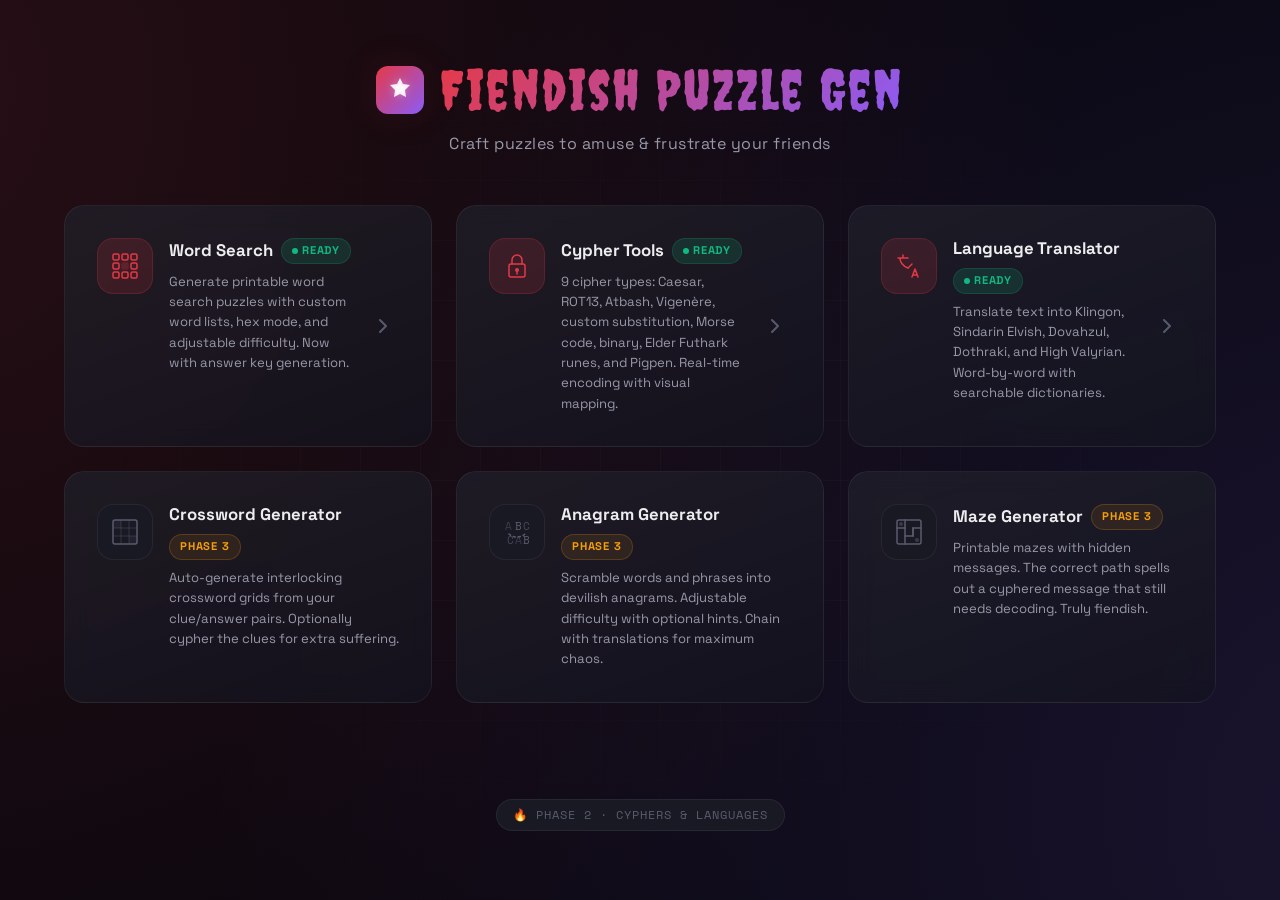
==== fiendish-puzzle-gen/index.html @ 7513d5df "Initial commit: Fiendish Puzzle Gen (Phase 2) Web-based puzzle toolkit — ciphers, fictional language" ====
<!DOCTYPE html>
<html lang="en">
<head>
    <meta charset="UTF-8">
    <meta name="viewport" content="width=device-width, initial-scale=1.0">
    <title>Fiendish Puzzle Gen — Craft Puzzles to Amuse &amp; Frustrate</title>
    <meta name="description" content="A wicked toolkit for creating puzzles designed to amuse and frustrate your friends. Word searches, cyphers, fictional languages, and more.">
    <link rel="stylesheet" href="css/main.css">
    <link rel="stylesheet" href="css/hub.css">
</head>
<body>
    <div class="bg-pattern"></div>

    <div class="app-container">
        <!-- Header -->
        <header class="site-header">
            <div class="logo-group">
                <div class="logo-icon">
                    <svg width="28" height="28" viewBox="0 0 28 28" fill="none">
                        <path d="M14 2L17 8L24 9L19 14L20 21L14 18L8 21L9 14L4 9L11 8Z" fill="white" opacity="0.9"/>
                        <path d="M14 6L16 10L20 11L17 14L18 18L14 16L10 18L11 14L8 11L12 10Z" fill="white" opacity="0.5"/>
                    </svg>
                </div>
                <h1 class="site-title">Fiendish Puzzle Gen</h1>
            </div>
            <p class="site-subtitle">Craft puzzles to amuse &amp; frustrate your friends</p>
        </header>

        <!-- Tool Grid -->
        <main class="tool-grid" id="tool-grid">

            <!-- Word Search — READY -->
            <a href="wordsearch.html" class="tool-card tool-card--ready fade-in" style="animation-delay: 0.05s" id="tool-wordsearch">
                <div class="tool-card__icon tool-card__icon--active">
                    <svg width="32" height="32" viewBox="0 0 32 32" fill="none">
                        <rect x="4" y="4" width="6" height="6" rx="1.5" stroke="currentColor" stroke-width="1.5"/>
                        <rect x="13" y="4" width="6" height="6" rx="1.5" stroke="currentColor" stroke-width="1.5"/>
                        <rect x="22" y="4" width="6" height="6" rx="1.5" stroke="currentColor" stroke-width="1.5"/>
                        <rect x="4" y="13" width="6" height="6" rx="1.5" stroke="currentColor" stroke-width="1.5"/>
                        <rect x="13" y="13" width="6" height="6" rx="1.5" fill="currentColor" opacity="0.2" stroke="currentColor" stroke-width="1.5"/>
                        <rect x="22" y="13" width="6" height="6" rx="1.5" stroke="currentColor" stroke-width="1.5"/>
                        <rect x="4" y="22" width="6" height="6" rx="1.5" stroke="currentColor" stroke-width="1.5"/>
                        <rect x="13" y="22" width="6" height="6" rx="1.5" stroke="currentColor" stroke-width="1.5"/>
                        <rect x="22" y="22" width="6" height="6" rx="1.5" stroke="currentColor" stroke-width="1.5"/>
                    </svg>
                </div>
                <div class="tool-card__body">
                    <div class="tool-card__header">
                        <h2 class="tool-card__title">Word Search</h2>
                        <span class="badge badge-ready"><span class="badge-dot"></span> Ready</span>
                    </div>
                    <p class="tool-card__desc">Generate printable word search puzzles with custom word lists, hex mode, and adjustable difficulty. Now with answer key generation.</p>
                </div>
                <div class="tool-card__arrow">
                    <svg width="20" height="20" viewBox="0 0 20 20" fill="none">
                        <path d="M7 4l6 6-6 6" stroke="currentColor" stroke-width="2" stroke-linecap="round" stroke-linejoin="round"/>
                    </svg>
                </div>
            </a>

            <!-- Cypher Tools — READY -->
            <a href="cyphers.html" class="tool-card tool-card--ready fade-in" style="animation-delay: 0.1s" id="tool-cyphers">
                <div class="tool-card__icon tool-card__icon--active">
                    <svg width="32" height="32" viewBox="0 0 32 32" fill="none">
                        <rect x="8" y="14" width="16" height="13" rx="2" stroke="currentColor" stroke-width="1.5"/>
                        <path d="M11 14V10a5 5 0 0110 0v4" stroke="currentColor" stroke-width="1.5" stroke-linecap="round"/>
                        <circle cx="16" cy="20" r="2" fill="currentColor"/>
                        <path d="M16 22v2" stroke="currentColor" stroke-width="1.5" stroke-linecap="round"/>
                    </svg>
                </div>
                <div class="tool-card__body">
                    <div class="tool-card__header">
                        <h2 class="tool-card__title">Cypher Tools</h2>
                        <span class="badge badge-ready"><span class="badge-dot"></span> Ready</span>
                    </div>
                    <p class="tool-card__desc">9 cipher types: Caesar, ROT13, Atbash, Vigenère, custom substitution, Morse code, binary, Elder Futhark runes, and Pigpen. Real-time encoding with visual mapping.</p>
                </div>
                <div class="tool-card__arrow">
                    <svg width="20" height="20" viewBox="0 0 20 20" fill="none">
                        <path d="M7 4l6 6-6 6" stroke="currentColor" stroke-width="2" stroke-linecap="round" stroke-linejoin="round"/>
                    </svg>
                </div>
            </a>

            <!-- Language Translator — READY -->
            <a href="translator.html" class="tool-card tool-card--ready fade-in" style="animation-delay: 0.15s" id="tool-languages">
                <div class="tool-card__icon tool-card__icon--active">
                    <svg width="32" height="32" viewBox="0 0 32 32" fill="none">
                        <path d="M5 8h10M10 5v3M7 8c0 4 3 8 8 10" stroke="currentColor" stroke-width="1.5" stroke-linecap="round" stroke-linejoin="round"/>
                        <path d="M19 27l3-8 3 8M19.8 25h4.4" stroke="currentColor" stroke-width="1.5" stroke-linecap="round" stroke-linejoin="round"/>
                        <path d="M15 18l4-4" stroke="currentColor" stroke-width="1.5" stroke-linecap="round"/>
                    </svg>
                </div>
                <div class="tool-card__body">
                    <div class="tool-card__header">
                        <h2 class="tool-card__title">Language Translator</h2>
                        <span class="badge badge-ready"><span class="badge-dot"></span> Ready</span>
                    </div>
                    <p class="tool-card__desc">Translate text into Klingon, Sindarin Elvish, Dovahzul, Dothraki, and High Valyrian. Word-by-word with searchable dictionaries.</p>
                </div>
                <div class="tool-card__arrow">
                    <svg width="20" height="20" viewBox="0 0 20 20" fill="none">
                        <path d="M7 4l6 6-6 6" stroke="currentColor" stroke-width="2" stroke-linecap="round" stroke-linejoin="round"/>
                    </svg>
                </div>
            </a>

            <!-- Crossword Generator — COMING SOON -->
            <div class="tool-card tool-card--coming fade-in" style="animation-delay: 0.2s" id="tool-crossword">
                <div class="tool-card__icon">
                    <svg width="32" height="32" viewBox="0 0 32 32" fill="none">
                        <rect x="4" y="4" width="24" height="24" rx="2" stroke="currentColor" stroke-width="1.5"/>
                        <line x1="4" y1="12" x2="28" y2="12" stroke="currentColor" stroke-width="1" opacity="0.4"/>
                        <line x1="4" y1="20" x2="28" y2="20" stroke="currentColor" stroke-width="1" opacity="0.4"/>
                        <line x1="12" y1="4" x2="12" y2="28" stroke="currentColor" stroke-width="1" opacity="0.4"/>
                        <line x1="20" y1="4" x2="20" y2="28" stroke="currentColor" stroke-width="1" opacity="0.4"/>
                        <rect x="4" y="4" width="8" height="8" fill="currentColor" opacity="0.15"/>
                        <rect x="20" y="20" width="8" height="8" fill="currentColor" opacity="0.15"/>
                    </svg>
                </div>
                <div class="tool-card__body">
                    <div class="tool-card__header">
                        <h2 class="tool-card__title">Crossword Generator</h2>
                        <span class="badge badge-coming">Phase 3</span>
                    </div>
                    <p class="tool-card__desc">Auto-generate interlocking crossword grids from your clue/answer pairs. Optionally cypher the clues for extra suffering.</p>
                </div>
            </div>

            <!-- Anagram Generator — COMING SOON -->
            <div class="tool-card tool-card--coming fade-in" style="animation-delay: 0.25s" id="tool-anagram">
                <div class="tool-card__icon">
                    <svg width="32" height="32" viewBox="0 0 32 32" fill="none">
                        <text x="4" y="14" font-family="Space Mono, monospace" font-size="11" fill="currentColor" opacity="0.5">A</text>
                        <text x="14" y="14" font-family="Space Mono, monospace" font-size="11" fill="currentColor">B</text>
                        <text x="22" y="14" font-family="Space Mono, monospace" font-size="11" fill="currentColor" opacity="0.7">C</text>
                        <path d="M8 18c4 4 12 4 16 0" stroke="currentColor" stroke-width="1.5" stroke-linecap="round" stroke-dasharray="2 3"/>
                        <text x="6" y="28" font-family="Space Mono, monospace" font-size="11" fill="currentColor" opacity="0.7">C</text>
                        <text x="14" y="28" font-family="Space Mono, monospace" font-size="11" fill="currentColor" opacity="0.5">A</text>
                        <text x="22" y="28" font-family="Space Mono, monospace" font-size="11" fill="currentColor">B</text>
                    </svg>
                </div>
                <div class="tool-card__body">
                    <div class="tool-card__header">
                        <h2 class="tool-card__title">Anagram Generator</h2>
                        <span class="badge badge-coming">Phase 3</span>
                    </div>
                    <p class="tool-card__desc">Scramble words and phrases into devilish anagrams. Adjustable difficulty with optional hints. Chain with translations for maximum chaos.</p>
                </div>
            </div>

            <!-- Maze Generator — COMING SOON -->
            <div class="tool-card tool-card--coming fade-in" style="animation-delay: 0.3s" id="tool-maze">
                <div class="tool-card__icon">
                    <svg width="32" height="32" viewBox="0 0 32 32" fill="none">
                        <rect x="4" y="4" width="24" height="24" rx="2" stroke="currentColor" stroke-width="1.5"/>
                        <path d="M4 12h8v8h8v-8h8" stroke="currentColor" stroke-width="1.5" stroke-linecap="round"/>
                        <path d="M12 4v8M20 12v8M12 20v8" stroke="currentColor" stroke-width="1.5" stroke-linecap="round"/>
                        <circle cx="8" cy="8" r="2" fill="currentColor" opacity="0.5"/>
                        <circle cx="24" cy="24" r="2" fill="currentColor" opacity="0.5"/>
                    </svg>
                </div>
                <div class="tool-card__body">
                    <div class="tool-card__header">
                        <h2 class="tool-card__title">Maze Generator</h2>
                        <span class="badge badge-coming">Phase 3</span>
                    </div>
                    <p class="tool-card__desc">Printable mazes with hidden messages. The correct path spells out a cyphered message that still needs decoding. Truly fiendish.</p>
                </div>
            </div>

        </main>

        <!-- Footer -->
        <footer class="site-footer no-print">
            <span class="phase-label">🔥 Phase 2 · Cyphers &amp; Languages</span>
        </footer>
    </div>
</body>
</html>
---- fiendish-puzzle-gen/css/main.css ----
/* =============================================
   Fiendish Puzzle Gen — Shared Design System
   ============================================= */

/* ---- Google Fonts Import ---- */
@import url('https://fonts.googleapis.com/css2?family=Space+Grotesk:wght@400;500;600;700&family=Space+Mono:wght@400;700&family=Creepster&display=swap');

/* ---- Design Tokens ---- */
:root {
    /* Backgrounds */
    --bg-deep: #07070d;
    --bg-base: #0b0b14;
    --bg-surface: #111119;
    --bg-elevated: #191924;
    --bg-card: rgba(20, 20, 32, 0.7);
    --bg-card-hover: rgba(28, 28, 44, 0.85);

    /* Accent Palette */
    --accent-primary: #e63946;
    --accent-primary-dim: rgba(230, 57, 70, 0.15);
    --accent-primary-glow: rgba(230, 57, 70, 0.3);
    --accent-secondary: #8b5cf6;
    --accent-secondary-dim: rgba(139, 92, 246, 0.15);
    --accent-tertiary: #f59e0b;
    --accent-success: #10b981;
    --accent-success-dim: rgba(16, 185, 129, 0.15);

    /* Gradients */
    --gradient-fiendish: linear-gradient(135deg, #e63946, #8b5cf6);
    --gradient-fire: linear-gradient(135deg, #e63946, #f59e0b);
    --gradient-card: linear-gradient(160deg, rgba(255,255,255,0.04) 0%, rgba(255,255,255,0) 100%);

    /* Text */
    --text-primary: #ededf0;
    --text-secondary: #9898a8;
    --text-muted: #5a5a6e;
    --text-accent: #e63946;

    /* Borders */
    --border-subtle: rgba(255, 255, 255, 0.06);
    --border-default: rgba(255, 255, 255, 0.08);
    --border-hover: rgba(255, 255, 255, 0.14);
    --border-accent: rgba(230, 57, 70, 0.3);

    /* Radius */
    --radius-sm: 8px;
    --radius-md: 12px;
    --radius-lg: 16px;
    --radius-xl: 20px;
    --radius-2xl: 24px;

    /* Shadows */
    --shadow-sm: 0 2px 8px rgba(0, 0, 0, 0.3);
    --shadow-md: 0 8px 24px rgba(0, 0, 0, 0.4);
    --shadow-lg: 0 16px 48px rgba(0, 0, 0, 0.5);
    --shadow-glow: 0 0 40px rgba(230, 57, 70, 0.1);

    /* Typography */
    --font-sans: 'Space Grotesk', system-ui, -apple-system, sans-serif;
    --font-mono: 'Space Mono', 'Fira Code', monospace;
    --font-display: 'Creepster', cursive;

    /* Spacing */
    --space-xs: 4px;
    --space-sm: 8px;
    --space-md: 16px;
    --space-lg: 24px;
    --space-xl: 32px;
    --space-2xl: 48px;
    --space-3xl: 64px;

    /* Transitions */
    --ease-out: cubic-bezier(0.22, 1, 0.36, 1);
    --ease-spring: cubic-bezier(0.34, 1.56, 0.64, 1);
    --duration-fast: 150ms;
    --duration-normal: 250ms;
    --duration-slow: 400ms;
}

/* ---- Reset & Base ---- */
*, *::before, *::after {
    box-sizing: border-box;
    margin: 0;
    padding: 0;
}

html {
    font-size: 16px;
    -webkit-font-smoothing: antialiased;
    -moz-osx-font-smoothing: grayscale;
    scroll-behavior: smooth;
}

body {
    font-family: var(--font-sans);
    background: var(--bg-deep);
    color: var(--text-primary);
    line-height: 1.6;
    min-height: 100vh;
    overflow-x: hidden;
}

/* ---- Animated Background ---- */
.bg-pattern {
    position: fixed;
    inset: 0;
    z-index: 0;
    pointer-events: none;
    overflow: hidden;
}

.bg-pattern::before {
    content: '';
    position: absolute;
    inset: -50%;
    background-image:
        radial-gradient(circle at 20% 30%, var(--accent-primary-dim) 0%, transparent 50%),
        radial-gradient(circle at 80% 70%, var(--accent-secondary-dim) 0%, transparent 50%);
    animation: bgShift 20s ease-in-out infinite alternate;
}

.bg-pattern::after {
    content: '';
    position: absolute;
    inset: 0;
    background-image: 
        linear-gradient(rgba(255,255,255,0.02) 1px, transparent 1px),
        linear-gradient(90deg, rgba(255,255,255,0.02) 1px, transparent 1px);
    background-size: 60px 60px;
    mask-image: radial-gradient(ellipse at center, black 30%, transparent 70%);
    -webkit-mask-image: radial-gradient(ellipse at center, black 30%, transparent 70%);
}

@keyframes bgShift {
    0% { transform: translate(0, 0) scale(1); }
    100% { transform: translate(-5%, 5%) scale(1.1); }
}

/* ---- Layout ---- */
.app-container {
    position: relative;
    z-index: 1;
    max-width: 1200px;
    margin: 0 auto;
    padding: var(--space-lg);
    min-height: 100vh;
}

/* ---- Shared Header ---- */
.site-header {
    padding: var(--space-xl) 0 var(--space-2xl);
    text-align: center;
}

.logo-group {
    display: flex;
    align-items: center;
    justify-content: center;
    gap: var(--space-md);
    margin-bottom: var(--space-sm);
}

.logo-icon {
    width: 48px;
    height: 48px;
    display: flex;
    align-items: center;
    justify-content: center;
    background: var(--gradient-fiendish);
    border-radius: var(--radius-md);
    box-shadow: var(--shadow-glow);
    animation: logoPulse 3s ease-in-out infinite;
    flex-shrink: 0;
}

.logo-icon svg {
    filter: drop-shadow(0 0 4px rgba(255,255,255,0.3));
}

@keyframes logoPulse {
    0%, 100% { box-shadow: 0 0 20px rgba(230, 57, 70, 0.2); }
    50% { box-shadow: 0 0 40px rgba(230, 57, 70, 0.4), 0 0 60px rgba(139, 92, 246, 0.2); }
}

.site-title {
    font-family: var(--font-display);
    font-size: clamp(2rem, 6vw, 3.5rem);
    font-weight: 400;
    letter-spacing: 2px;
    background: var(--gradient-fiendish);
    -webkit-background-clip: text;
    -webkit-text-fill-color: transparent;
    background-clip: text;
    line-height: 1.2;
}

.site-subtitle {
    color: var(--text-secondary);
    font-size: 1rem;
    font-weight: 400;
    margin-top: var(--space-xs);
    letter-spacing: 0.5px;
}

/* ---- Navigation / Back Link ---- */
.nav-back {
    display: inline-flex;
    align-items: center;
    gap: var(--space-sm);
    padding: var(--space-sm) var(--space-md);
    color: var(--text-secondary);
    text-decoration: none;
    font-size: 0.875rem;
    font-weight: 500;
    border-radius: var(--radius-sm);
    transition: all var(--duration-normal) var(--ease-out);
    margin-bottom: var(--space-lg);
}

.nav-back:hover {
    color: var(--text-primary);
    background: rgba(255, 255, 255, 0.05);
}

.nav-back svg {
    transition: transform var(--duration-normal) var(--ease-out);
}

.nav-back:hover svg {
    transform: translateX(-3px);
}

/* ---- Card System ---- */
.card {
    background: var(--bg-card);
    border: 1px solid var(--border-subtle);
    border-radius: var(--radius-xl);
    padding: var(--space-xl);
    backdrop-filter: blur(12px);
    -webkit-backdrop-filter: blur(12px);
    background-image: var(--gradient-card);
    transition: all var(--duration-normal) var(--ease-out);
}

.card:hover {
    background: var(--bg-card-hover);
    border-color: var(--border-hover);
    box-shadow: var(--shadow-md);
}

/* ---- Button System ---- */
.btn {
    display: inline-flex;
    align-items: center;
    justify-content: center;
    gap: var(--space-sm);
    padding: 10px 20px;
    font-family: var(--font-sans);
    font-size: 0.875rem;
    font-weight: 600;
    line-height: 1;
    border: none;
    border-radius: var(--radius-md);
    cursor: pointer;
    transition: all var(--duration-normal) var(--ease-out);
    text-decoration: none;
    white-space: nowrap;
    user-select: none;
}

.btn:disabled {
    opacity: 0.4;
    cursor: not-allowed;
}

.btn-primary {
    background: var(--gradient-fiendish);
    color: #fff;
    box-shadow: 0 4px 16px rgba(230, 57, 70, 0.25);
}

.btn-primary:hover:not(:disabled) {
    box-shadow: 0 6px 24px rgba(230, 57, 70, 0.4);
    transform: translateY(-1px);
}

.btn-primary:active:not(:disabled) {
    transform: translateY(0);
}

.btn-secondary {
    background: var(--bg-elevated);
    color: var(--text-primary);
    border: 1px solid var(--border-default);
}

.btn-secondary:hover:not(:disabled) {
    border-color: var(--border-hover);
    background: var(--bg-card-hover);
}

.btn-ghost {
    background: transparent;
    color: var(--text-secondary);
    padding: 10px 16px;
}

.btn-ghost:hover:not(:disabled) {
    color: var(--text-primary);
    background: rgba(255, 255, 255, 0.05);
}

/* ---- Form Elements ---- */
.form-input,
.form-select {
    width: 100%;
    padding: 10px 14px;
    font-family: var(--font-sans);
    font-size: 0.9rem;
    color: var(--text-primary);
    background: var(--bg-surface);
    border: 1px solid var(--border-default);
    border-radius: var(--radius-md);
    outline: none;
    transition: all var(--duration-normal) var(--ease-out);
}

.form-input:focus,
.form-select:focus {
    border-color: var(--accent-primary);
    box-shadow: 0 0 0 3px var(--accent-primary-dim);
}

.form-input::placeholder {
    color: var(--text-muted);
}

.form-select {
    appearance: none;
    background-image: url("data:image/svg+xml,%3Csvg width='12' height='8' viewBox='0 0 12 8' fill='none' xmlns='http://www.w3.org/2000/svg'%3E%3Cpath d='M1 1.5L6 6.5L11 1.5' stroke='%235a5a6e' stroke-width='2' stroke-linecap='round' stroke-linejoin='round'/%3E%3C/svg%3E");
    background-repeat: no-repeat;
    background-position: right 12px center;
    padding-right: 36px;
    cursor: pointer;
}

.form-label {
    display: block;
    font-size: 0.8rem;
    font-weight: 600;
    color: var(--text-secondary);
    text-transform: uppercase;
    letter-spacing: 0.8px;
    margin-bottom: var(--space-sm);
}

/* ---- Toggle Switch ---- */
.toggle-switch {
    display: flex;
    align-items: center;
    gap: var(--space-md);
    cursor: pointer;
    user-select: none;
}

.toggle-switch input {
    display: none;
}

.toggle-track {
    position: relative;
    width: 44px;
    height: 24px;
    background: var(--bg-surface);
    border: 1px solid var(--border-default);
    border-radius: 12px;
    transition: all var(--duration-normal) var(--ease-out);
    flex-shrink: 0;
}

.toggle-thumb {
    position: absolute;
    top: 2px;
    left: 2px;
    width: 18px;
    height: 18px;
    background: var(--text-muted);
    border-radius: 50%;
    transition: all var(--duration-normal) var(--ease-spring);
}

.toggle-switch input:checked + .toggle-track {
    background: var(--accent-primary-dim);
    border-color: var(--accent-primary);
}

.toggle-switch input:checked + .toggle-track .toggle-thumb {
    left: 22px;
    background: var(--accent-primary);
}

.toggle-label {
    display: flex;
    flex-direction: column;
    gap: 2px;
}

.toggle-title {
    font-size: 0.9rem;
    font-weight: 600;
    color: var(--text-primary);
}

.toggle-desc {
    font-size: 0.78rem;
    color: var(--text-muted);
}

.toggle-desc code {
    font-family: var(--font-mono);
    font-size: 0.72rem;
    color: var(--accent-primary);
    background: var(--accent-primary-dim);
    padding: 1px 5px;
    border-radius: 4px;
}

/* ---- Status Badges ---- */
.badge {
    display: inline-flex;
    align-items: center;
    gap: 4px;
    padding: 3px 10px;
    font-size: 0.7rem;
    font-weight: 700;
    text-transform: uppercase;
    letter-spacing: 0.8px;
    border-radius: 20px;
}

.badge-ready {
    background: var(--accent-success-dim);
    color: var(--accent-success);
    border: 1px solid rgba(16, 185, 129, 0.2);
}

.badge-coming {
    background: rgba(245, 158, 11, 0.1);
    color: var(--accent-tertiary);
    border: 1px solid rgba(245, 158, 11, 0.2);
}

.badge-dot {
    width: 6px;
    height: 6px;
    border-radius: 50%;
    background: currentColor;
}

.badge-ready .badge-dot {
    animation: dotPulse 2s ease-in-out infinite;
}

@keyframes dotPulse {
    0%, 100% { opacity: 1; }
    50% { opacity: 0.4; }
}

/* ---- Shared Footer ---- */
.site-footer {
    text-align: center;
    padding: var(--space-3xl) 0 var(--space-xl);
    color: var(--text-muted);
    font-size: 0.8rem;
}

.site-footer .phase-label {
    display: inline-flex;
    align-items: center;
    gap: var(--space-sm);
    padding: 6px 16px;
    background: var(--bg-elevated);
    border: 1px solid var(--border-subtle);
    border-radius: 20px;
    font-family: var(--font-mono);
    font-size: 0.72rem;
    letter-spacing: 1px;
    text-transform: uppercase;
}

/* ---- Utility: Shake Animation ---- */
.shake {
    animation: shake 0.4s var(--ease-out);
}

@keyframes shake {
    0%, 100% { transform: translateX(0); }
    20% { transform: translateX(-6px); }
    40% { transform: translateX(6px); }
    60% { transform: translateX(-4px); }
    80% { transform: translateX(4px); }
}

/* ---- Utility: Fade In ---- */
.fade-in {
    animation: fadeIn 0.5s var(--ease-out) both;
}

@keyframes fadeIn {
    from { opacity: 0; transform: translateY(12px); }
    to { opacity: 1; transform: translateY(0); }
}

/* ---- Responsive ---- */
@media (max-width: 768px) {
    .app-container {
        padding: var(--space-md);
    }

    .site-title {
        font-size: clamp(1.8rem, 8vw, 2.5rem);
    }
}

/* ---- Print Base ---- */
@media print {
    .no-print {
        display: none !important;
    }

    .print-only {
        display: block !important;
    }

    body {
        background: #fff;
        color: #000;
    }

    .bg-pattern {
        display: none;
    }
}

.print-only {
    display: none;
}
---- fiendish-puzzle-gen/css/hub.css ----
/* =============================================
   Fiendish Puzzle Gen — Hub Page Styles
   ============================================= */

/* ---- Tool Grid ---- */
.tool-grid {
    display: grid;
    grid-template-columns: repeat(auto-fill, minmax(340px, 1fr));
    gap: var(--space-lg);
    padding-bottom: var(--space-xl);
}

/* ---- Tool Card ---- */
.tool-card {
    display: flex;
    align-items: flex-start;
    gap: var(--space-md);
    padding: var(--space-xl);
    background: var(--bg-card);
    border: 1px solid var(--border-subtle);
    border-radius: var(--radius-xl);
    backdrop-filter: blur(12px);
    -webkit-backdrop-filter: blur(12px);
    background-image: var(--gradient-card);
    transition: all var(--duration-slow) var(--ease-out);
    text-decoration: none;
    color: inherit;
    position: relative;
    overflow: hidden;
}

.tool-card::before {
    content: '';
    position: absolute;
    inset: 0;
    border-radius: inherit;
    opacity: 0;
    transition: opacity var(--duration-slow) var(--ease-out);
    pointer-events: none;
}

/* Ready cards — interactive */
.tool-card--ready {
    cursor: pointer;
}

.tool-card--ready::before {
    background: radial-gradient(circle at 30% 30%, var(--accent-primary-dim) 0%, transparent 60%);
}

.tool-card--ready:hover {
    border-color: var(--accent-primary);
    box-shadow: 0 8px 32px rgba(230, 57, 70, 0.15), var(--shadow-glow);
    transform: translateY(-4px);
}

.tool-card--ready:hover::before {
    opacity: 1;
}

.tool-card--ready:active {
    transform: translateY(-2px);
}

/* Coming soon cards — muted */
.tool-card--coming {
    opacity: 0.55;
    cursor: default;
}

.tool-card--coming:hover {
    opacity: 0.7;
    border-color: var(--border-hover);
}

/* ---- Tool Card: Icon ---- */
.tool-card__icon {
    width: 56px;
    height: 56px;
    display: flex;
    align-items: center;
    justify-content: center;
    border-radius: var(--radius-lg);
    background: var(--bg-elevated);
    border: 1px solid var(--border-subtle);
    color: var(--text-muted);
    flex-shrink: 0;
    transition: all var(--duration-slow) var(--ease-out);
}

.tool-card__icon--active {
    background: var(--accent-primary-dim);
    border-color: rgba(230, 57, 70, 0.2);
    color: var(--accent-primary);
}

.tool-card--ready:hover .tool-card__icon--active {
    background: rgba(230, 57, 70, 0.2);
    box-shadow: 0 0 20px rgba(230, 57, 70, 0.15);
}

/* ---- Tool Card: Body ---- */
.tool-card__body {
    flex: 1;
    min-width: 0;
}

.tool-card__header {
    display: flex;
    align-items: center;
    gap: var(--space-sm);
    margin-bottom: var(--space-sm);
    flex-wrap: wrap;
}

.tool-card__title {
    font-size: 1.05rem;
    font-weight: 700;
    color: var(--text-primary);
    line-height: 1.3;
}

.tool-card__desc {
    font-size: 0.82rem;
    color: var(--text-secondary);
    line-height: 1.55;
}

/* ---- Tool Card: Arrow (ready cards) ---- */
.tool-card__arrow {
    display: flex;
    align-items: center;
    justify-content: center;
    width: 32px;
    height: 32px;
    color: var(--text-muted);
    flex-shrink: 0;
    align-self: center;
    transition: all var(--duration-normal) var(--ease-out);
}

.tool-card--ready:hover .tool-card__arrow {
    color: var(--accent-primary);
    transform: translateX(4px);
}

/* ---- Responsive ---- */
@media (max-width: 768px) {
    .tool-grid {
        grid-template-columns: 1fr;
    }

    .tool-card {
        padding: var(--space-lg);
    }
}

@media (max-width: 480px) {
    .tool-card__arrow {
        display: none;
    }

    .tool-card__icon {
        width: 44px;
        height: 44px;
    }

    .tool-card__icon svg {
        width: 24px;
        height: 24px;
    }
}
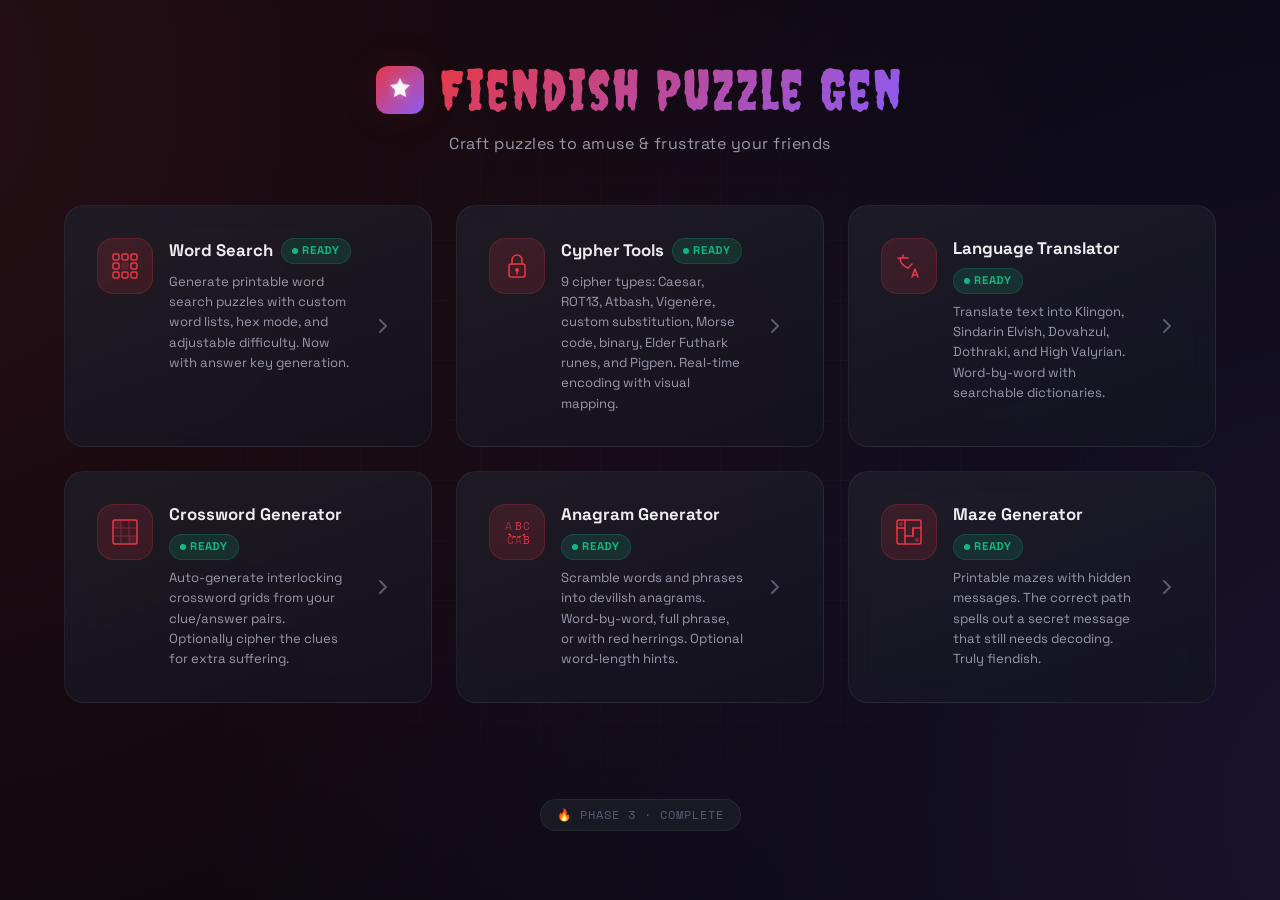
==== commit d9aac3ca: "Add Phase 3: Crossword, Anagram, and Maze generators - Crossword Generator: backtracking word placem" ====
--- a/fiendish-puzzle-gen/index.html
+++ b/fiendish-puzzle-gen/index.html
@@ -105,9 +105,9 @@
                 </div>
             </a>
 
-            <!-- Crossword Generator — COMING SOON -->
-            <div class="tool-card tool-card--coming fade-in" style="animation-delay: 0.2s" id="tool-crossword">
-                <div class="tool-card__icon">
+            <!-- Crossword Generator — READY -->
+            <a href="crossword.html" class="tool-card tool-card--ready fade-in" style="animation-delay: 0.2s" id="tool-crossword">
+                <div class="tool-card__icon tool-card__icon--active">
                     <svg width="32" height="32" viewBox="0 0 32 32" fill="none">
                         <rect x="4" y="4" width="24" height="24" rx="2" stroke="currentColor" stroke-width="1.5"/>
                         <line x1="4" y1="12" x2="28" y2="12" stroke="currentColor" stroke-width="1" opacity="0.4"/>
@@ -121,15 +121,20 @@
                 <div class="tool-card__body">
                     <div class="tool-card__header">
                         <h2 class="tool-card__title">Crossword Generator</h2>
-                        <span class="badge badge-coming">Phase 3</span>
+                        <span class="badge badge-ready"><span class="badge-dot"></span> Ready</span>
                     </div>
-                    <p class="tool-card__desc">Auto-generate interlocking crossword grids from your clue/answer pairs. Optionally cypher the clues for extra suffering.</p>
+                    <p class="tool-card__desc">Auto-generate interlocking crossword grids from your clue/answer pairs. Optionally cipher the clues for extra suffering.</p>
                 </div>
-            </div>
+                <div class="tool-card__arrow">
+                    <svg width="20" height="20" viewBox="0 0 20 20" fill="none">
+                        <path d="M7 4l6 6-6 6" stroke="currentColor" stroke-width="2" stroke-linecap="round" stroke-linejoin="round"/>
+                    </svg>
+                </div>
+            </a>
 
-            <!-- Anagram Generator — COMING SOON -->
-            <div class="tool-card tool-card--coming fade-in" style="animation-delay: 0.25s" id="tool-anagram">
-                <div class="tool-card__icon">
+            <!-- Anagram Generator — READY -->
+            <a href="anagram.html" class="tool-card tool-card--ready fade-in" style="animation-delay: 0.25s" id="tool-anagram">
+                <div class="tool-card__icon tool-card__icon--active">
                     <svg width="32" height="32" viewBox="0 0 32 32" fill="none">
                         <text x="4" y="14" font-family="Space Mono, monospace" font-size="11" fill="currentColor" opacity="0.5">A</text>
                         <text x="14" y="14" font-family="Space Mono, monospace" font-size="11" fill="currentColor">B</text>
@@ -143,15 +148,20 @@
                 <div class="tool-card__body">
                     <div class="tool-card__header">
                         <h2 class="tool-card__title">Anagram Generator</h2>
-                        <span class="badge badge-coming">Phase 3</span>
+                        <span class="badge badge-ready"><span class="badge-dot"></span> Ready</span>
                     </div>
-                    <p class="tool-card__desc">Scramble words and phrases into devilish anagrams. Adjustable difficulty with optional hints. Chain with translations for maximum chaos.</p>
+                    <p class="tool-card__desc">Scramble words and phrases into devilish anagrams. Word-by-word, full phrase, or with red herrings. Optional word-length hints.</p>
                 </div>
-            </div>
+                <div class="tool-card__arrow">
+                    <svg width="20" height="20" viewBox="0 0 20 20" fill="none">
+                        <path d="M7 4l6 6-6 6" stroke="currentColor" stroke-width="2" stroke-linecap="round" stroke-linejoin="round"/>
+                    </svg>
+                </div>
+            </a>
 
-            <!-- Maze Generator — COMING SOON -->
-            <div class="tool-card tool-card--coming fade-in" style="animation-delay: 0.3s" id="tool-maze">
-                <div class="tool-card__icon">
+            <!-- Maze Generator — READY -->
+            <a href="maze.html" class="tool-card tool-card--ready fade-in" style="animation-delay: 0.3s" id="tool-maze">
+                <div class="tool-card__icon tool-card__icon--active">
                     <svg width="32" height="32" viewBox="0 0 32 32" fill="none">
                         <rect x="4" y="4" width="24" height="24" rx="2" stroke="currentColor" stroke-width="1.5"/>
                         <path d="M4 12h8v8h8v-8h8" stroke="currentColor" stroke-width="1.5" stroke-linecap="round"/>
@@ -163,17 +173,22 @@
                 <div class="tool-card__body">
                     <div class="tool-card__header">
                         <h2 class="tool-card__title">Maze Generator</h2>
-                        <span class="badge badge-coming">Phase 3</span>
+                        <span class="badge badge-ready"><span class="badge-dot"></span> Ready</span>
                     </div>
-                    <p class="tool-card__desc">Printable mazes with hidden messages. The correct path spells out a cyphered message that still needs decoding. Truly fiendish.</p>
+                    <p class="tool-card__desc">Printable mazes with hidden messages. The correct path spells out a secret message that still needs decoding. Truly fiendish.</p>
                 </div>
-            </div>
+                <div class="tool-card__arrow">
+                    <svg width="20" height="20" viewBox="0 0 20 20" fill="none">
+                        <path d="M7 4l6 6-6 6" stroke="currentColor" stroke-width="2" stroke-linecap="round" stroke-linejoin="round"/>
+                    </svg>
+                </div>
+            </a>
 
         </main>
 
         <!-- Footer -->
         <footer class="site-footer no-print">
-            <span class="phase-label">🔥 Phase 2 · Cyphers &amp; Languages</span>
+            <span class="phase-label">🔥 Phase 3 · Complete</span>
         </footer>
     </div>
 </body>
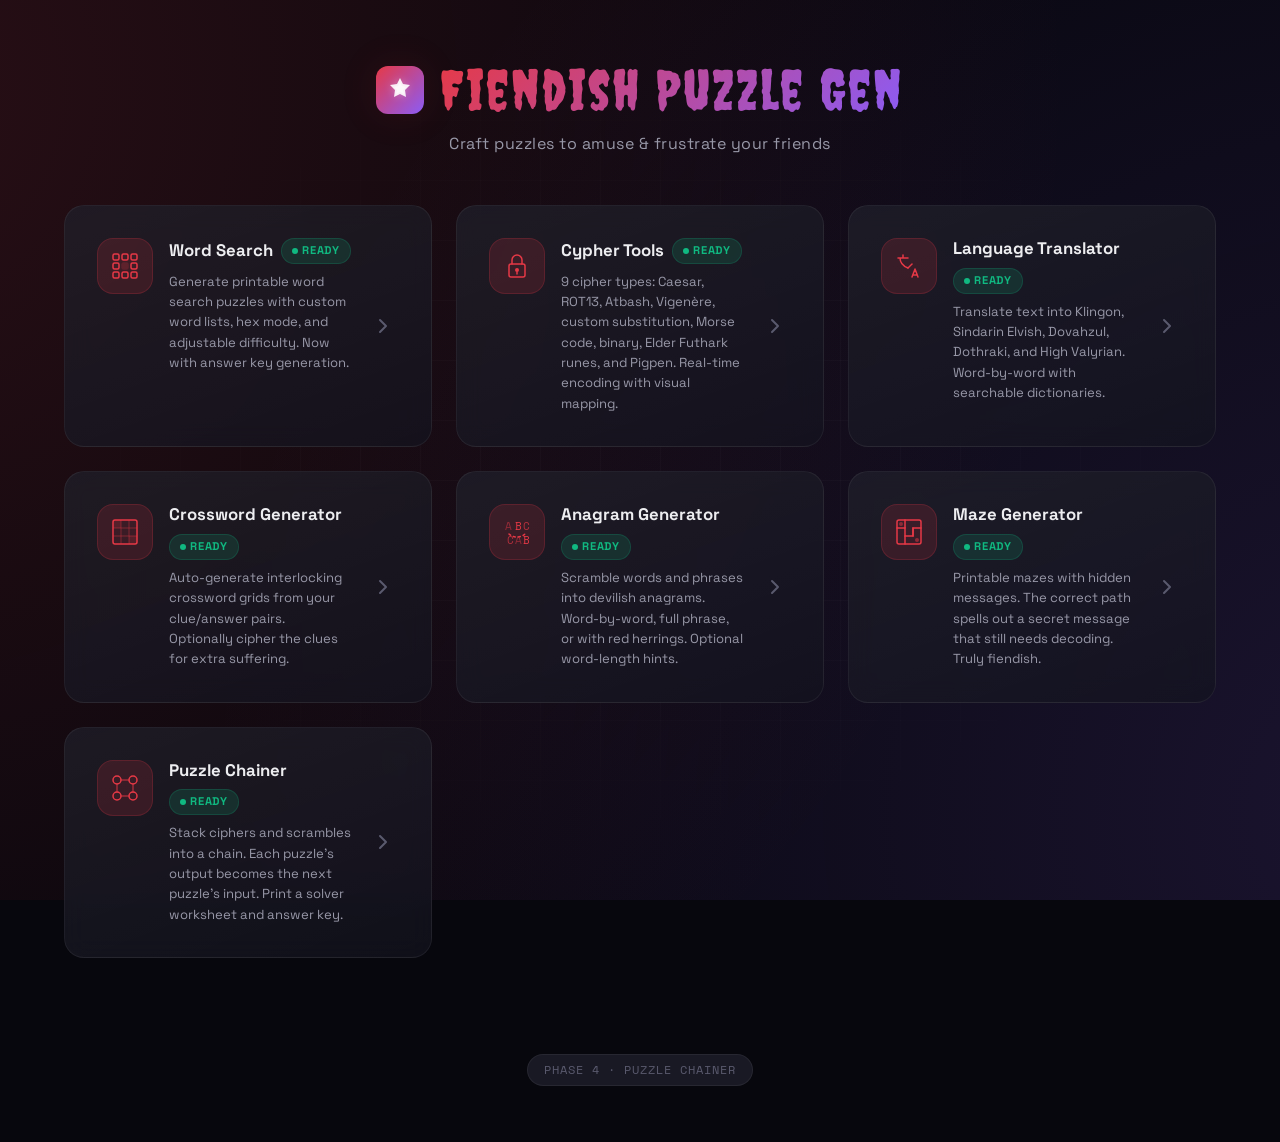
==== commit 6d9ff2ce: "Add Phase 4 Puzzle Chainer Chains ciphers and scrambles so each puzzle's output feeds the next puzzl" ====
--- a/fiendish-puzzle-gen/index.html
+++ b/fiendish-puzzle-gen/index.html
@@ -184,11 +184,36 @@
                 </div>
             </a>
 
+            <!-- Puzzle Chainer — READY -->
+            <a href="chainer.html" class="tool-card tool-card--ready fade-in" style="animation-delay: 0.35s" id="tool-chainer">
+                <div class="tool-card__icon tool-card__icon--active">
+                    <svg width="32" height="32" viewBox="0 0 32 32" fill="none">
+                        <circle cx="8" cy="8" r="4" stroke="currentColor" stroke-width="1.5"/>
+                        <circle cx="24" cy="8" r="4" stroke="currentColor" stroke-width="1.5"/>
+                        <circle cx="8" cy="24" r="4" stroke="currentColor" stroke-width="1.5"/>
+                        <circle cx="24" cy="24" r="4" stroke="currentColor" stroke-width="1.5"/>
+                        <path d="M12 8h8M8 12v8M24 12v8M12 24h8" stroke="currentColor" stroke-width="1.5" stroke-linecap="round" opacity="0.6"/>
+                    </svg>
+                </div>
+                <div class="tool-card__body">
+                    <div class="tool-card__header">
+                        <h2 class="tool-card__title">Puzzle Chainer</h2>
+                        <span class="badge badge-ready"><span class="badge-dot"></span> Ready</span>
+                    </div>
+                    <p class="tool-card__desc">Stack ciphers and scrambles into a chain. Each puzzle's output becomes the next puzzle's input. Print a solver worksheet and answer key.</p>
+                </div>
+                <div class="tool-card__arrow">
+                    <svg width="20" height="20" viewBox="0 0 20 20" fill="none">
+                        <path d="M7 4l6 6-6 6" stroke="currentColor" stroke-width="2" stroke-linecap="round" stroke-linejoin="round"/>
+                    </svg>
+                </div>
+            </a>
+
         </main>
 
         <!-- Footer -->
         <footer class="site-footer no-print">
-            <span class="phase-label">🔥 Phase 3 · Complete</span>
+            <span class="phase-label">Phase 4 · Puzzle Chainer</span>
         </footer>
     </div>
 </body>
